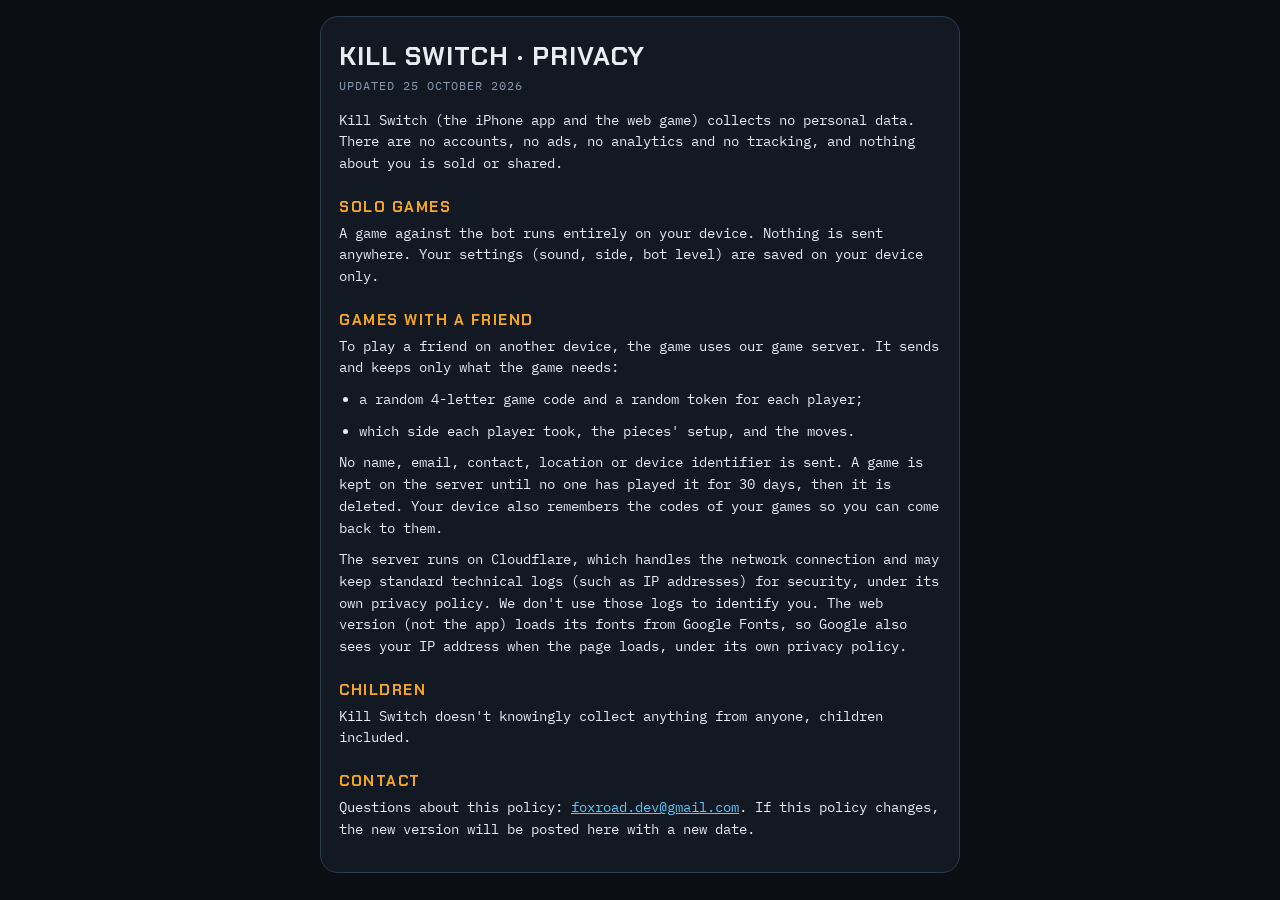
==== privacy.html @ c5209105 "Publish Kill Switch prototype" ====
<!doctype html>
<html lang="en">
<head>
<meta charset="utf-8">
<meta name="viewport" content="width=device-width, initial-scale=1, viewport-fit=cover">
<title>Kill Switch · Privacy</title>
<!-- the privacy policy for the Kill Switch app and web game (DEV-301). bin/publish-game copies it to the kill-switch repo
     as privacy.html: https://franknowinski.github.io/kill-switch/privacy.html, the App Store's privacy policy URL. The contact is the Fox Road studio inbox. -->
<link rel="icon" href="favicon-32.png" sizes="32x32" type="image/png">
<link rel="icon" href="favicon.svg" type="image/svg+xml">
<meta name="theme-color" content="#0B0F14">
<link rel="preconnect" href="https://fonts.googleapis.com">
<link href="https://fonts.googleapis.com/css2?family=Chakra+Petch:wght@700&family=IBM+Plex+Mono:wght@500;600&display=swap" rel="stylesheet">
<style>
:root{--bg:#0B0F14;--panel:#121923;--line2:#2C3D52;--fg:#E6EDF3;--muted:#8A9BB0;--blue:#5CC8FF;--amber:#F5A524;
  --display:"Chakra Petch",system-ui,sans-serif;--mono:"IBM Plex Mono",ui-monospace,monospace}
*{box-sizing:border-box}
html,body{margin:0;background:var(--bg);color:var(--fg);font-family:var(--mono)}
body{padding:calc(16px + env(safe-area-inset-top)) 16px calc(24px + env(safe-area-inset-bottom))}
main{max-width:640px;margin:0 auto;background:var(--panel);border:1px solid var(--line2);border-radius:18px;padding:22px 18px}
h1{font-family:var(--display);font-size:26px;letter-spacing:1px;margin:0 0 4px}
h2{font-family:var(--display);font-size:15px;letter-spacing:1.5px;text-transform:uppercase;color:var(--amber);margin:22px 0 6px}
p,li{font-size:14px;line-height:1.55;margin:0 0 10px}
ul{padding-left:20px;margin:0 0 10px}
.date{color:var(--muted);font-size:12px;letter-spacing:1px;text-transform:uppercase;margin-bottom:14px}
a{color:var(--blue);overflow-wrap:anywhere}
</style>
</head>
<body>
<main>
<h1>KILL SWITCH · PRIVACY</h1>
<p class="date">Updated 25 October 2026</p>
<p>Kill Switch (the iPhone app and the web game) collects no personal data. There are no accounts, no ads, no analytics
and no tracking, and nothing about you is sold or shared.</p>

<h2>Solo games</h2>
<p>A game against the bot runs entirely on your device. Nothing is sent anywhere. Your settings (sound, side, bot level)
are saved on your device only.</p>

<h2>Games with a friend</h2>
<p>To play a friend on another device, the game uses our game server. It sends and keeps only what the game needs:</p>
<ul>
<li>a random 4-letter game code and a random token for each player;</li>
<li>which side each player took, the pieces' setup, and the moves.</li>
</ul>
<p>No name, email, contact, location or device identifier is sent. A game is kept on the server until no one has played
it for 30 days, then it is deleted. Your device also remembers the codes of your games so you can come back to them.</p>
<p>The server runs on Cloudflare, which handles the network connection and may keep standard technical logs (such as
IP addresses) for security, under its own privacy policy. We don't use those logs to identify you. The web version (not the app) loads its fonts from Google Fonts, so Google also sees your IP address when the page loads, under its own privacy policy.</p>

<h2>Children</h2>
<p>Kill Switch doesn't knowingly collect anything from anyone, children included.</p>

<h2>Contact</h2>
<p>Questions about this policy: <a href="mailto:foxroad.dev@gmail.com">foxroad.dev@gmail.com</a>. If this policy changes, the new
version will be posted here with a new date.</p>
</main>
</body>
</html>
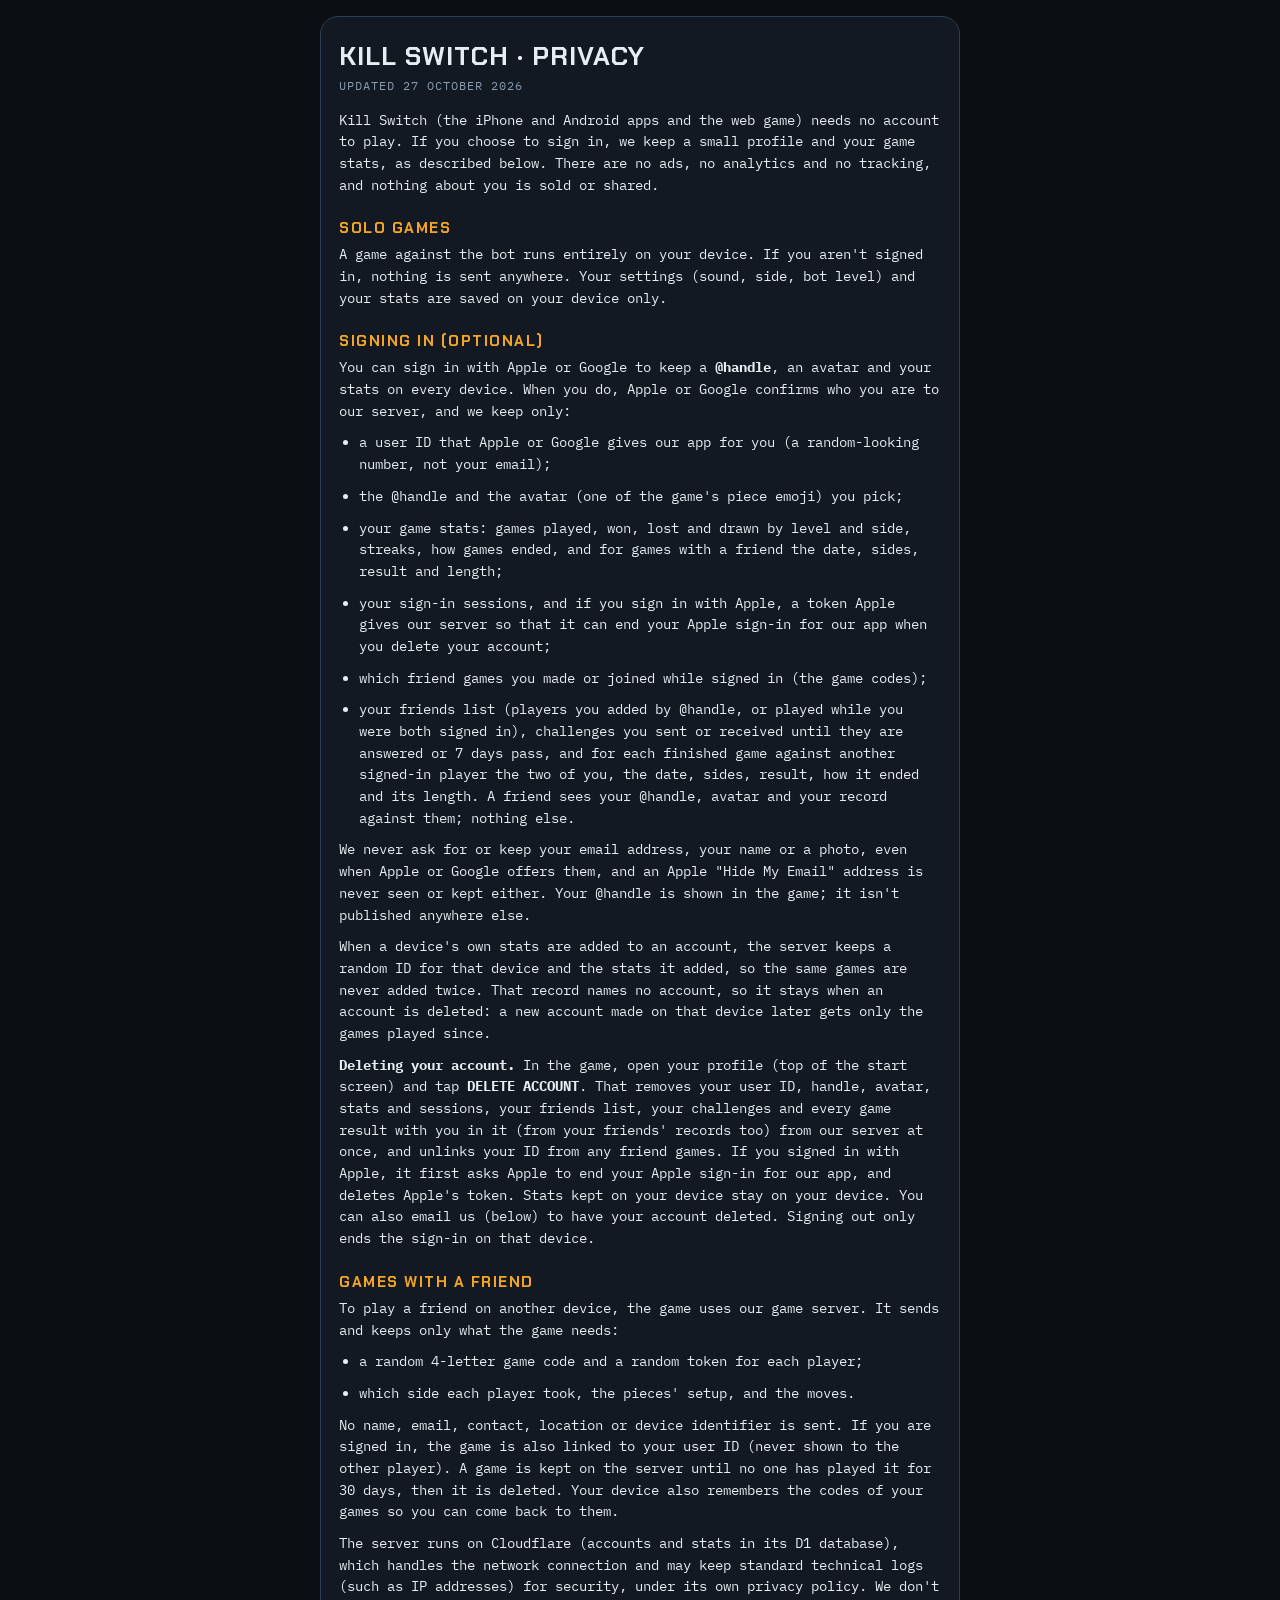
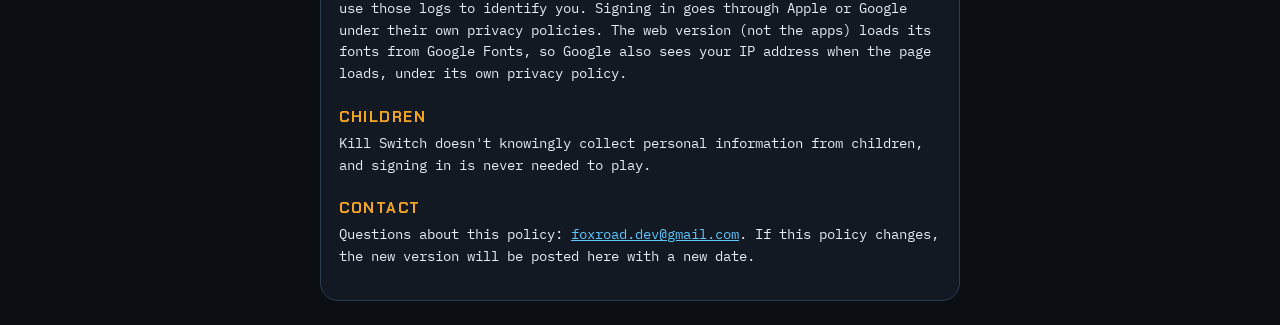
==== commit 59acf4fa: "Publish Kill Switch prototype" ====
--- a/privacy.html
+++ b/privacy.html
@@ -29,13 +29,43 @@
 <body>
 <main>
 <h1>KILL SWITCH · PRIVACY</h1>
-<p class="date">Updated 25 October 2026</p>
-<p>Kill Switch (the iPhone app and the web game) collects no personal data. There are no accounts, no ads, no analytics
-and no tracking, and nothing about you is sold or shared.</p>
+<p class="date">Updated 27 October 2026</p>
+<p>Kill Switch (the iPhone and Android apps and the web game) needs no account to play. If you choose to sign in, we
+keep a small profile and your game stats, as described below. There are no ads, no analytics and no tracking, and
+nothing about you is sold or shared.</p>
 
 <h2>Solo games</h2>
-<p>A game against the bot runs entirely on your device. Nothing is sent anywhere. Your settings (sound, side, bot level)
-are saved on your device only.</p>
+<p>A game against the bot runs entirely on your device. If you aren't signed in, nothing is sent anywhere. Your
+settings (sound, side, bot level) and your stats are saved on your device only.</p>
+
+<h2>Signing in (optional)</h2>
+<p>You can sign in with Apple or Google to keep a <b>@handle</b>, an avatar and your stats on every device. When you
+do, Apple or Google confirms who you are to our server, and we keep only:</p>
+<ul>
+<li>a user ID that Apple or Google gives our app for you (a random-looking number, not your email);</li>
+<li>the @handle and the avatar (one of the game's piece emoji) you pick;</li>
+<li>your game stats: games played, won, lost and drawn by level and side, streaks, how games ended, and for games with
+a friend the date, sides, result and length;</li>
+<li>your sign-in sessions, and if you sign in with Apple, a token Apple gives our server so that it can end your Apple
+sign-in for our app when you delete your account;</li>
+<li>which friend games you made or joined while signed in (the game codes);</li>
+<li>your friends list (players you added by @handle, or played while you were both signed in), challenges you sent
+or received until they are answered or 7 days pass, and for each finished game against another signed-in player the
+two of you, the date, sides, result, how it ended and its length. A friend sees your @handle, avatar and your record
+against them; nothing else.</li>
+</ul>
+<p>We never ask for or keep your email address, your name or a photo, even when Apple or Google offers them, and an
+Apple "Hide My Email" address is never seen or kept either. Your @handle is shown in the game; it isn't published
+anywhere else.</p>
+<p>When a device's own stats are added to an account, the server keeps a random ID for that device and the stats it
+added, so the same games are never added twice. That record names no account, so it stays when an account is
+deleted: a new account made on that device later gets only the games played since.</p>
+<p id="delete"><b>Deleting your account.</b> In the game, open your profile (top of the start screen) and tap
+<b>DELETE ACCOUNT</b>. That removes your user ID, handle, avatar, stats and sessions, your friends list, your
+challenges and every game result with you in it (from your friends' records too) from our server at once, and
+unlinks your ID from any friend games. If you signed in with Apple, it first asks Apple to end your Apple sign-in for
+our app, and deletes Apple's token. Stats kept on your device stay on your device. You can also email us (below) to
+have your account deleted. Signing out only ends the sign-in on that device.</p>
 
 <h2>Games with a friend</h2>
 <p>To play a friend on another device, the game uses our game server. It sends and keeps only what the game needs:</p>
@@ -43,13 +73,17 @@
 <li>a random 4-letter game code and a random token for each player;</li>
 <li>which side each player took, the pieces' setup, and the moves.</li>
 </ul>
-<p>No name, email, contact, location or device identifier is sent. A game is kept on the server until no one has played
-it for 30 days, then it is deleted. Your device also remembers the codes of your games so you can come back to them.</p>
-<p>The server runs on Cloudflare, which handles the network connection and may keep standard technical logs (such as
-IP addresses) for security, under its own privacy policy. We don't use those logs to identify you. The web version (not the app) loads its fonts from Google Fonts, so Google also sees your IP address when the page loads, under its own privacy policy.</p>
+<p>No name, email, contact, location or device identifier is sent. If you are signed in, the game is also linked to
+your user ID (never shown to the other player). A game is kept on the server until no one has played it for 30 days,
+then it is deleted. Your device also remembers the codes of your games so you can come back to them.</p>
+<p>The server runs on Cloudflare (accounts and stats in its D1 database), which handles the network connection and may
+keep standard technical logs (such as IP addresses) for security, under its own privacy policy. We don't use those logs
+to identify you. Signing in goes through Apple or Google under their own privacy policies. The web version (not the
+apps) loads its fonts from Google Fonts, so Google also sees your IP address when the page loads, under its own privacy
+policy.</p>
 
 <h2>Children</h2>
-<p>Kill Switch doesn't knowingly collect anything from anyone, children included.</p>
+<p>Kill Switch doesn't knowingly collect personal information from children, and signing in is never needed to play.</p>
 
 <h2>Contact</h2>
 <p>Questions about this policy: <a href="mailto:foxroad.dev@gmail.com">foxroad.dev@gmail.com</a>. If this policy changes, the new
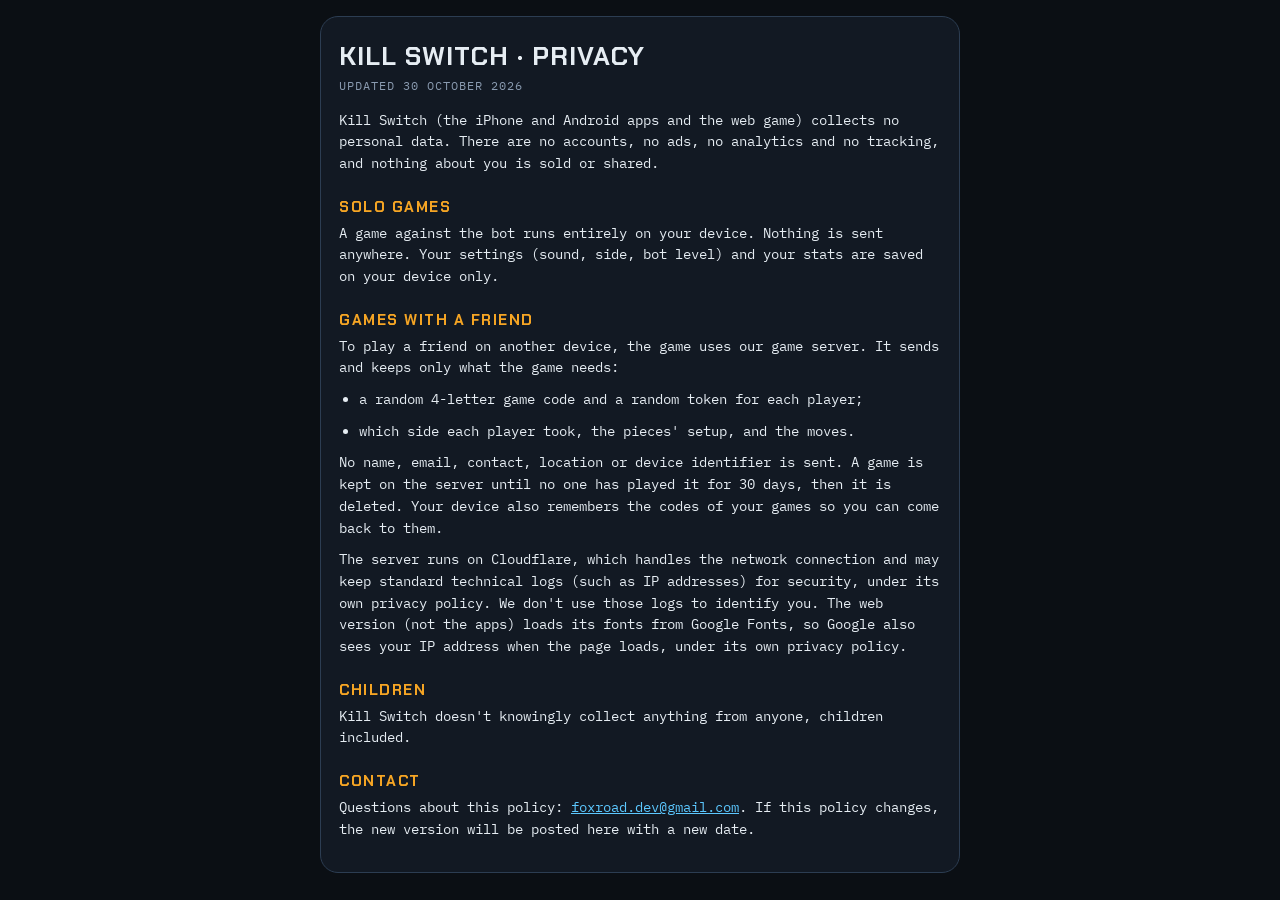
==== commit 4fe552b5: "Publish Kill Switch prototype" ====
--- a/privacy.html
+++ b/privacy.html
@@ -29,43 +29,13 @@
 <body>
 <main>
 <h1>KILL SWITCH · PRIVACY</h1>
-<p class="date">Updated 27 October 2026</p>
-<p>Kill Switch (the iPhone and Android apps and the web game) needs no account to play. If you choose to sign in, we
-keep a small profile and your game stats, as described below. There are no ads, no analytics and no tracking, and
-nothing about you is sold or shared.</p>
+<p class="date">Updated 30 October 2026</p>
+<p>Kill Switch (the iPhone and Android apps and the web game) collects no personal data. There are no accounts, no ads,
+no analytics and no tracking, and nothing about you is sold or shared.</p>
 
 <h2>Solo games</h2>
-<p>A game against the bot runs entirely on your device. If you aren't signed in, nothing is sent anywhere. Your
+<p>A game against the bot runs entirely on your device. Nothing is sent anywhere. Your
 settings (sound, side, bot level) and your stats are saved on your device only.</p>
-
-<h2>Signing in (optional)</h2>
-<p>You can sign in with Apple or Google to keep a <b>@handle</b>, an avatar and your stats on every device. When you
-do, Apple or Google confirms who you are to our server, and we keep only:</p>
-<ul>
-<li>a user ID that Apple or Google gives our app for you (a random-looking number, not your email);</li>
-<li>the @handle and the avatar (one of the game's piece emoji) you pick;</li>
-<li>your game stats: games played, won, lost and drawn by level and side, streaks, how games ended, and for games with
-a friend the date, sides, result and length;</li>
-<li>your sign-in sessions, and if you sign in with Apple, a token Apple gives our server so that it can end your Apple
-sign-in for our app when you delete your account;</li>
-<li>which friend games you made or joined while signed in (the game codes);</li>
-<li>your friends list (players you added by @handle, or played while you were both signed in), challenges you sent
-or received until they are answered or 7 days pass, and for each finished game against another signed-in player the
-two of you, the date, sides, result, how it ended and its length. A friend sees your @handle, avatar and your record
-against them; nothing else.</li>
-</ul>
-<p>We never ask for or keep your email address, your name or a photo, even when Apple or Google offers them, and an
-Apple "Hide My Email" address is never seen or kept either. Your @handle is shown in the game; it isn't published
-anywhere else.</p>
-<p>When a device's own stats are added to an account, the server keeps a random ID for that device and the stats it
-added, so the same games are never added twice. That record names no account, so it stays when an account is
-deleted: a new account made on that device later gets only the games played since.</p>
-<p id="delete"><b>Deleting your account.</b> In the game, open your profile (top of the start screen) and tap
-<b>DELETE ACCOUNT</b>. That removes your user ID, handle, avatar, stats and sessions, your friends list, your
-challenges and every game result with you in it (from your friends' records too) from our server at once, and
-unlinks your ID from any friend games. If you signed in with Apple, it first asks Apple to end your Apple sign-in for
-our app, and deletes Apple's token. Stats kept on your device stay on your device. You can also email us (below) to
-have your account deleted. Signing out only ends the sign-in on that device.</p>
 
 <h2>Games with a friend</h2>
 <p>To play a friend on another device, the game uses our game server. It sends and keeps only what the game needs:</p>
@@ -73,17 +43,16 @@
 <li>a random 4-letter game code and a random token for each player;</li>
 <li>which side each player took, the pieces' setup, and the moves.</li>
 </ul>
-<p>No name, email, contact, location or device identifier is sent. If you are signed in, the game is also linked to
-your user ID (never shown to the other player). A game is kept on the server until no one has played it for 30 days,
+<p>No name, email, contact, location or device identifier is sent. A game is kept on the server until no one has played it for 30 days,
 then it is deleted. Your device also remembers the codes of your games so you can come back to them.</p>
-<p>The server runs on Cloudflare (accounts and stats in its D1 database), which handles the network connection and may
+<p>The server runs on Cloudflare, which handles the network connection and may
 keep standard technical logs (such as IP addresses) for security, under its own privacy policy. We don't use those logs
-to identify you. Signing in goes through Apple or Google under their own privacy policies. The web version (not the
+to identify you. The web version (not the
 apps) loads its fonts from Google Fonts, so Google also sees your IP address when the page loads, under its own privacy
 policy.</p>
 
 <h2>Children</h2>
-<p>Kill Switch doesn't knowingly collect personal information from children, and signing in is never needed to play.</p>
+<p>Kill Switch doesn't knowingly collect anything from anyone, children included.</p>
 
 <h2>Contact</h2>
 <p>Questions about this policy: <a href="mailto:foxroad.dev@gmail.com">foxroad.dev@gmail.com</a>. If this policy changes, the new
